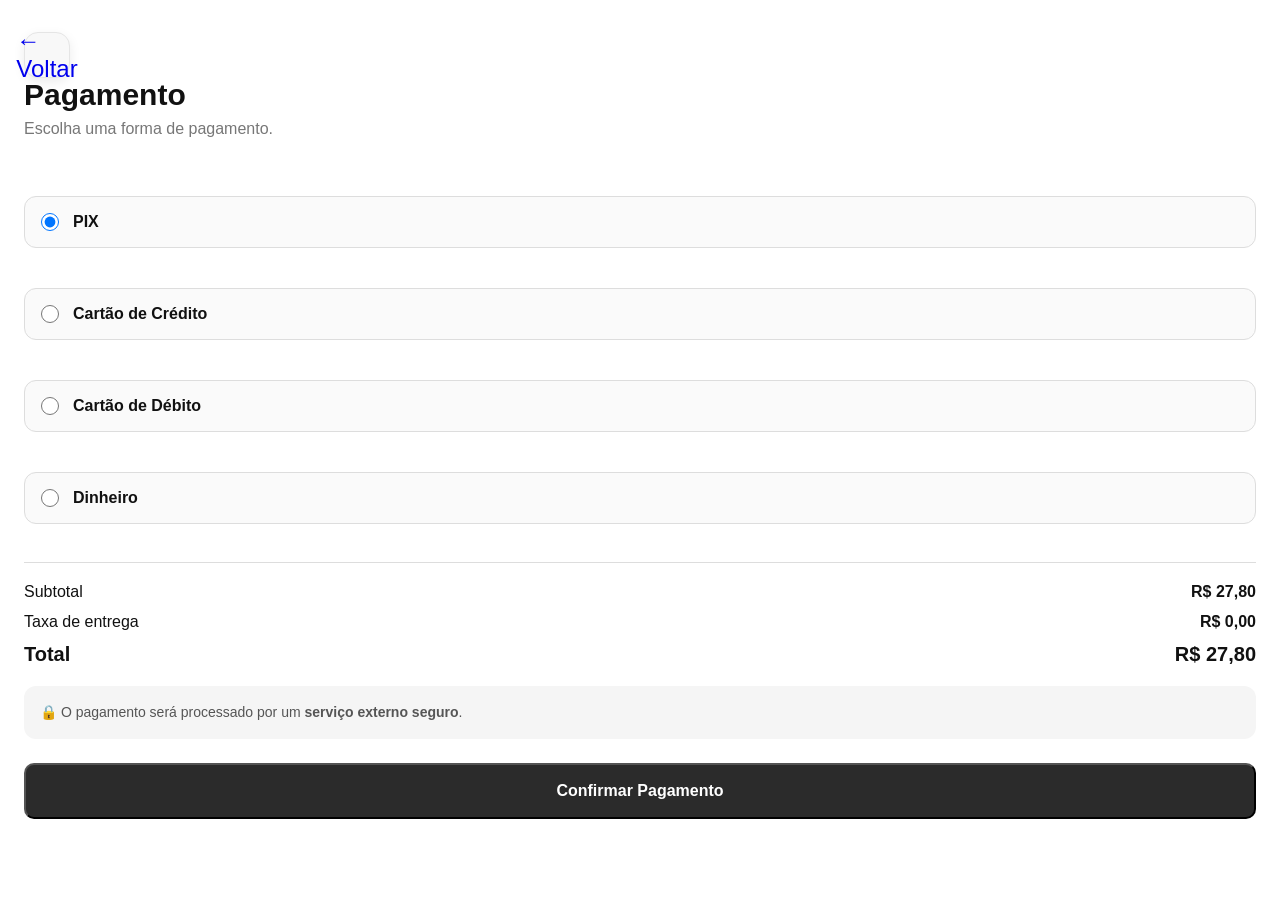
==== pagamento.html @ 2f0021af "Primeira versão do projeto" ====
<!DOCTYPE html>
<html lang="pt-BR">

<head>
    <meta charset="UTF-8">
    <meta name="viewport" content="width=device-width, initial-scale=1.0">
    <title>Pagamento | Raízes do Nordeste</title>

    <link rel="stylesheet" href="css/style.css">
</head>

<body>

<main class="container">

    <a href="dados-pedido.html" class="back-button">← Voltar</a>

    <section class="page-header">

        <h1>Pagamento</h1>

        <p class="subtitle">
            Escolha uma forma de pagamento.
        </p>

    </section>

    <section class="payment-methods">

        <label class="payment-option">
            <input type="radio" name="pagamento" checked>
            PIX
        </label>

        <label class="payment-option">
            <input type="radio" name="pagamento">
            Cartão de Crédito
        </label>

        <label class="payment-option">
            <input type="radio" name="pagamento">
            Cartão de Débito
        </label>

        <label class="payment-option">
            <input type="radio" name="pagamento">
            Dinheiro
        </label>

    </section>

    <section class="payment-summary">

        <div>
            <span>Subtotal</span>
            <strong>R$ 27,80</strong>
        </div>

        <div>
            <span>Taxa de entrega</span>
            <strong>R$ 0,00</strong>
        </div>

        <div class="total">
            <span>Total</span>
            <strong>R$ 27,80</strong>
        </div>

    </section>

    <div class="payment-warning">

        <p>
            🔒 O pagamento será processado por um
            <strong>serviço externo seguro</strong>.
        </p>

    </div>

    <button class="btn btn-primary" onclick="simularPagamento()">
        Confirmar Pagamento
    </button>

</main>

<script>

function simularPagamento(){

    const aprovado = Math.random() > 0.3;

    if(aprovado){

        window.location.href="confirmado.html";

    }else{

        alert("Pagamento não autorizado. Tente novamente.");

    }

}

</script>

<script src="js/script.js"></script>

</body>

</html>
---- css/style.css ----
* {
  margin: 0;
  padding: 0;
  box-sizing: border-box;
  font-family: Arial, Helvetica, sans-serif;
}

body {
  min-height: 100vh;
  background: #f2f2f2;
  color: #111;
}

a {
  text-decoration: none;
}

.welcome-screen {
  min-height: 100vh;
  background: #fff;
  padding: 32px 24px;
  display: flex;
  flex-direction: column;
  justify-content: space-between;
}

.welcome-content {
  flex: 1;
  display: flex;
  flex-direction: column;
  align-items: center;
  justify-content: center;
}

.logo {
  width: 180px;
  height: 180px;
  object-fit: contain;
  border-radius: 24px;
  margin-bottom: 36px;
}

.welcome-text {
  max-width: 280px;
  text-align: center;
  font-size: 16px;
  line-height: 1.5;
  color: #666;
}

.welcome-actions {
  display: flex;
  flex-direction: column;
  gap: 14px;
}

.btn {
  width: 100%;
  height: 56px;
  border-radius: 10px;
  display: flex;
  align-items: center;
  justify-content: center;
  font-weight: 700;
  font-size: 16px;
  cursor: pointer;
}

.btn-primary {
  background: #2b2b2b;
  color: #fff;
}

.btn-secondary {
  background: #e0e0e0;
  color: #111;
}

.container{
    min-height:100vh;
    background:#fff;
    padding:32px 24px;
}

.login{
    max-width:420px;
    margin:0 auto;
}

.login h1{
    font-size:34px;
    margin-bottom:8px;
}

.subtitle{
    color:#777;
    margin-bottom:40px;
}

form{
    display:flex;
    flex-direction:column;
}

label{
    font-weight:600;
    margin-bottom:8px;
    margin-top:18px;
}

input[type=text],
input[type=tel]{

    width:100%;
    height:56px;

    border:1px solid #ddd;
    border-radius:10px;

    padding:0 16px;

    font-size:16px;
}

.checkbox{

    display:flex;
    align-items:flex-start;

    gap:12px;

    margin:30px 0 40px;
}

.checkbox input{

    width:22px;
    height:22px;

    margin-top:2px;
}

.checkbox label{

    margin:0;

    font-size:15px;
    font-weight:400;

    line-height:1.6;

    color:#555;
}

.page-header h1 {
  font-size: 30px;
  margin-bottom: 8px;
}

.search-box {
  margin-bottom: 24px;
}

.search-box input {
  width: 100%;
  height: 54px;
  border: 1px solid #ddd;
  border-radius: 12px;
  padding: 0 16px;
  font-size: 15px;
}

.unit-list {
  display: flex;
  flex-direction: column;
  gap: 16px;
  margin-bottom: 36px;
}

.unit-card {
  border: 1px solid #ddd;
  border-radius: 14px;
  padding: 18px;
  display: flex;
  justify-content: space-between;
  gap: 12px;
  background: #fafafa;
}

.unit-card h3 {
  font-size: 17px;
  margin-bottom: 6px;
}

.unit-card p {
  color: #666;
  font-size: 14px;
}

.unit-card span {
  height: fit-content;
  padding: 6px 10px;
  border-radius: 999px;
  background: #ddd;
  font-size: 13px;
  font-weight: 700;
}

.unit-card.active span {
  background: #2b2b2b;
  color: #fff;
}

.page-with-nav {
  padding-bottom: 90px;
}

.categories {
  display: flex;
  gap: 10px;
  overflow-x: auto;
  margin-bottom: 24px;
}

.category {
  border: none;
  padding: 10px 16px;
  border-radius: 999px;
  background: #e5e5e5;
  font-weight: 700;
  cursor: pointer;
  white-space: nowrap;
}

.category.active {
  background: #2b2b2b;
  color: #fff;
}

.product-list {
  display: flex;
  flex-direction: column;
  gap: 16px;
}

.product-card {
  background: #fafafa;
  border: 1px solid #ddd;
  border-radius: 16px;
  padding: 14px;
  display: flex;
  align-items: center;
  gap: 14px;
}

.product-img {
  width: 76px;
  height: 76px;
  border-radius: 14px;
  background: #d9d9d9;
  flex-shrink: 0;
}

.product-info {
  flex: 1;
}

.product-info h3 {
  font-size: 17px;
  margin-bottom: 4px;
}

.product-info p {
  font-size: 14px;
  color: #666;
  margin-bottom: 8px;
  line-height: 1.4;
}

.product-info strong {
  font-size: 16px;
}

.add-btn {
  width: 38px;
  height: 38px;
  border-radius: 50%;
  background: #2b2b2b;
  color: #fff;
  font-size: 24px;
  font-weight: 700;
  display: flex;
  align-items: center;
  justify-content: center;
  flex-shrink: 0;
}

.bottom-nav {
  position: fixed;
  left: 0;
  right: 0;
  bottom: 0;
  height: 72px;
  background: #fff;
  border-top: 1px solid #ddd;
  display: flex;
  justify-content: space-around;
  align-items: center;
}

.bottom-nav a {
  color: #555;
  font-size: 13px;
  font-weight: 700;
}

.top-bar{
    display:flex;
    align-items:center;
    margin-bottom:20px;
}

.back-button{
    width:46px;
    height:46px;
    border:none;
    border-radius:14px;
    background:#F8F8F8;
    border:1px solid #E5E5E5;
    box-shadow:0 4px 12px rgba(0,0,0,.08);
    font-size:24px;
    cursor:pointer;
    display:flex;
    align-items:center;
    justify-content:center;
    transition:.25s;
}

.back-button:hover{
    background:#2B2B2B;
    color:white;
    transform:translateY(-2px);
}

.back-button:active{
    transform:scale(.95);
}

.product-details{

display:flex;

flex-direction:column;

gap:18px;

}

.product-image{

width:100%;

height:260px;

border-radius:20px;

object-fit:cover;

background:#ddd;

}

.product-description{

color:#666;

line-height:1.6;

}

.ingredients{

padding-left:20px;

color:#555;

line-height:1.8;

}

.price-row{

display:flex;

justify-content:space-between;

align-items:center;

}

.price-row strong{

font-size:28px;

}

.quantity{

display:flex;

align-items:center;

gap:16px;

}

.quantity button{

width:40px;

height:40px;

border:none;

border-radius:10px;

background:#2b2b2b;

color:#fff;

font-size:20px;

cursor:pointer;

}

.obs-title{

font-weight:700;

}

textarea{

width:100%;

height:120px;

padding:16px;

border-radius:12px;

border:1px solid #ddd;

resize:none;

font-size:15px;

}

.cart-list {
  display: flex;
  flex-direction: column;
  gap: 16px;
  margin-bottom: 28px;
}

.cart-item {
  display: flex;
  gap: 14px;
  align-items: center;
  border: 1px solid #ddd;
  border-radius: 16px;
  padding: 14px;
  background: #fafafa;
}

.cart-item img {
  width: 78px;
  height: 78px;
  border-radius: 14px;
  object-fit: cover;
  background: #ddd;
}

.cart-info {
  flex: 1;
}

.cart-info h3 {
  font-size: 17px;
  margin-bottom: 6px;
}

.cart-info p {
  color: #666;
  margin-bottom: 6px;
}

.order-type {
  margin-bottom: 28px;
}

.order-type h3 {
  margin-bottom: 14px;
}

.order-type label {
  display: flex;
  align-items: center;
  gap: 10px;
  background: #fafafa;
  border: 1px solid #ddd;
  border-radius: 12px;
  padding: 14px;
  margin-bottom: 10px;
}

.cart-summary {
  background: #fafafa;
  border: 1px solid #ddd;
  border-radius: 16px;
  padding: 18px;
  margin-bottom: 24px;
}

.cart-summary div {
  display: flex;
  justify-content: space-between;
  align-items: center;
  margin-bottom: 14px;
  font-size: 16px;
}

.cart-summary div:last-child {
  margin-bottom: 0;
}

.cart-summary .total {
  border-top: 1px solid #ddd;
  padding-top: 14px;
  margin-top: 6px;
  font-size: 20px;
  font-weight: 700;
}

.order-data {
  display: flex;
  flex-direction: column;
}

.info-box {
  background: #fafafa;
  border: 1px solid #ddd;
  border-radius: 14px;
  padding: 16px;
  margin: 14px 0 24px;
}

.info-box p {
  color: #666;
  margin-top: 6px;
}

.payment-methods{

display:flex;

flex-direction:column;

gap:14px;

margin-bottom:30px;

}

.payment-option{

display:flex;

align-items:center;

gap:14px;

padding:16px;

border:1px solid #ddd;

border-radius:12px;

background:#fafafa;

cursor:pointer;

}

.payment-option input{

width:18px;
height:18px;

}

.payment-summary{

border-top:1px solid #ddd;

padding-top:20px;

margin-bottom:20px;

}

.payment-summary div{

display:flex;

justify-content:space-between;

margin-bottom:12px;

}

.payment-summary .total{

font-size:20px;

font-weight:bold;

}

.payment-warning{

background:#f5f5f5;

padding:16px;

border-radius:12px;

margin-bottom:24px;

font-size:14px;

color:#555;

line-height:1.5;

}

.remove-btn {
  border: none;
  background: #e5e5e5;
  padding: 8px 10px;
  border-radius: 8px;
  font-weight: 700;
  cursor: pointer;
}

.cart-actions {
  display: flex;
  align-items: center;
  gap: 10px;
}

.cart-actions button {
  width: 34px;
  height: 34px;
  border: none;
  border-radius: 8px;
  background: #2b2b2b;
  color: #fff;
  font-size: 18px;
  font-weight: 700;
  cursor: pointer;
}

.cart-actions span {
  font-weight: 700;
}

.success-screen {
  display: flex;
  flex-direction: column;
  gap: 22px;
  text-align: center;
}

.success-icon {
  width: 82px;
  height: 82px;
  border-radius: 50%;
  background: #2b2b2b;
  color: #fff;
  font-size: 46px;
  display: flex;
  align-items: center;
  justify-content: center;
  margin: 30px auto 0;
}

.success-screen h1 {
  font-size: 28px;
}

.order-status {
  background: #fafafa;
  border: 1px solid #ddd;
  border-radius: 16px;
  padding: 18px;
  text-align: left;
}

.order-status h3 {
  margin-bottom: 14px;
}

.status-item {
  padding: 12px 0;
  color: #777;
  border-left: 3px solid #ddd;
  padding-left: 14px;
}

.status-item.active {
  color: #111;
  font-weight: 700;
  border-left-color: #2b2b2b;
}

.history-list {
  display: flex;
  flex-direction: column;
  gap: 16px;
}

.history-card {
  background: #fafafa;
  border: 1px solid #ddd;
  border-radius: 16px;
  padding: 18px;
  display: flex;
  justify-content: space-between;
  align-items: center;
}

.history-card p {
  color: #666;
  margin: 6px 0;
}

.history-card span {
  background: #e5e5e5;
  padding: 8px 12px;
  border-radius: 999px;
  font-weight: 700;
  font-size: 13px;
}

.loyalty-card {
  background: #2b2b2b;
  color: #fff;
  border-radius: 18px;
  padding: 24px;
  margin-bottom: 28px;
}

.loyalty-card h2 {
  font-size: 48px;
  margin: 8px 0;
}

.loyalty-card span {
  color: #ddd;
}

.rewards {
  display: flex;
  flex-direction: column;
  gap: 14px;
}

.rewards h3 {
  margin-bottom: 6px;
}

.reward-card {
  background: #fafafa;
  border: 1px solid #ddd;
  border-radius: 14px;
  padding: 18px;
}

.reward-card p {
  color: #666;
  margin-top: 6px;
}

.profile-card{
background:#fafafa;
border:1px solid #ddd;
border-radius:16px;
padding:24px;
margin-bottom:24px;

}

.profile-card h2{
margin-bottom:8px;

}

.profile-card p{
margin:12px 0;
color:#555;

}
.profile-card hr{
margin:18px 0;

}

.promo-banner {
  background: #2b2b2b;
  color: #fff;
  border-radius: 18px;
  padding: 24px;
  margin-bottom: 26px;
}

.promo-banner h2 {
  margin-bottom: 8px;
}

.promo-banner p {
  color: #ddd;
  margin-bottom: 14px;
}

.promo-banner strong {
  font-size: 28px;
}

.promo-list {
  display: flex;
  flex-direction: column;
  gap: 16px;
}

.promo-card {
  background: #fafafa;
  border: 1px solid #ddd;
  border-radius: 16px;
  padding: 18px;
}

.promo-card h3 {
  margin-bottom: 8px;
}

.promo-card p {
  color: #666;
  line-height: 1.5;
  margin-bottom: 12px;
}

.promo-card span {
  background: #e5e5e5;
  padding: 7px 11px;
  border-radius: 999px;
  font-size: 13px;
  font-weight: 700;
}

.unit-card {
  transition: all 0.25s ease;
  cursor: pointer;
}

.unit-card:hover {
  transform: translateY(-2px);
}

.unit-card.selected {
  background: #2b2b2b;
  color: #fff;
  transform: scale(0.98);
}

.unit-card.selected p {
  color: #ddd;
}

.unit-card.selected span {
  background: #fff;
  color: #2b2b2b;
}

.bottom-nav {
  position: fixed;
  left: 0;
  right: 0;
  bottom: 0;
  height: 76px;
  background: #fff;
  border-top: 1px solid #ddd;
  display: flex;
  justify-content: space-around;
  align-items: center;
  z-index: 20;
}

.nav-link {
  color: #777;
  font-size: 12px;
  font-weight: 700;
  display: flex;
  flex-direction: column;
  align-items: center;
  gap: 4px;
  transition: all 0.2s ease;
}

.nav-link span {
  font-size: 20px;
}

.nav-link.active {
  color: #111;
  transform: translateY(-3px);
}

.nav-link.active span {
  background: #2b2b2b;
  color: #fff;
  width: 34px;
  height: 34px;
  border-radius: 50%;
  display: flex;
  align-items: center;
  justify-content: center;
}

.detail-card {
  background: #fafafa;
  border: 1px solid #ddd;
  border-radius: 16px;
  padding: 20px;
  margin-bottom: 24px;
}

.detail-card h2 {
  margin-bottom: 14px;
}

.detail-card p {
  margin: 10px 0;
  color: #555;
}

.detail-list {
  display: flex;
  flex-direction: column;
  gap: 14px;
}

.detail-list h3 {
  margin-bottom: 6px;
}

.detail-item {
  display: flex;
  align-items: center;
  gap: 14px;
  background: #fafafa;
  border: 1px solid #ddd;
  border-radius: 16px;
  padding: 14px;
}

.detail-item img {
  width: 70px;
  height: 70px;
  border-radius: 12px;
  object-fit: cover;
}

.history-card {
    cursor: pointer;
    transition: all .25s ease;
}

.history-card:hover {
    transform: translateY(-2px);
}

.history-card.selected-history {
    background: #2b2b2b;
    color: white;
    transform: scale(.98);
}

.history-card.selected-history p {
    color: #ddd;

}

.history-card.selected-history span {
    background: white;
    color: #2b2b2b;

}
.product-card{
transition:.35s;
}
.category{
transition:.25s;
}
.category:hover{
transform:translateY(-2px);
}
.category.active{
background:#2b2b2b;
color:white;
transform:scale(.95);
}
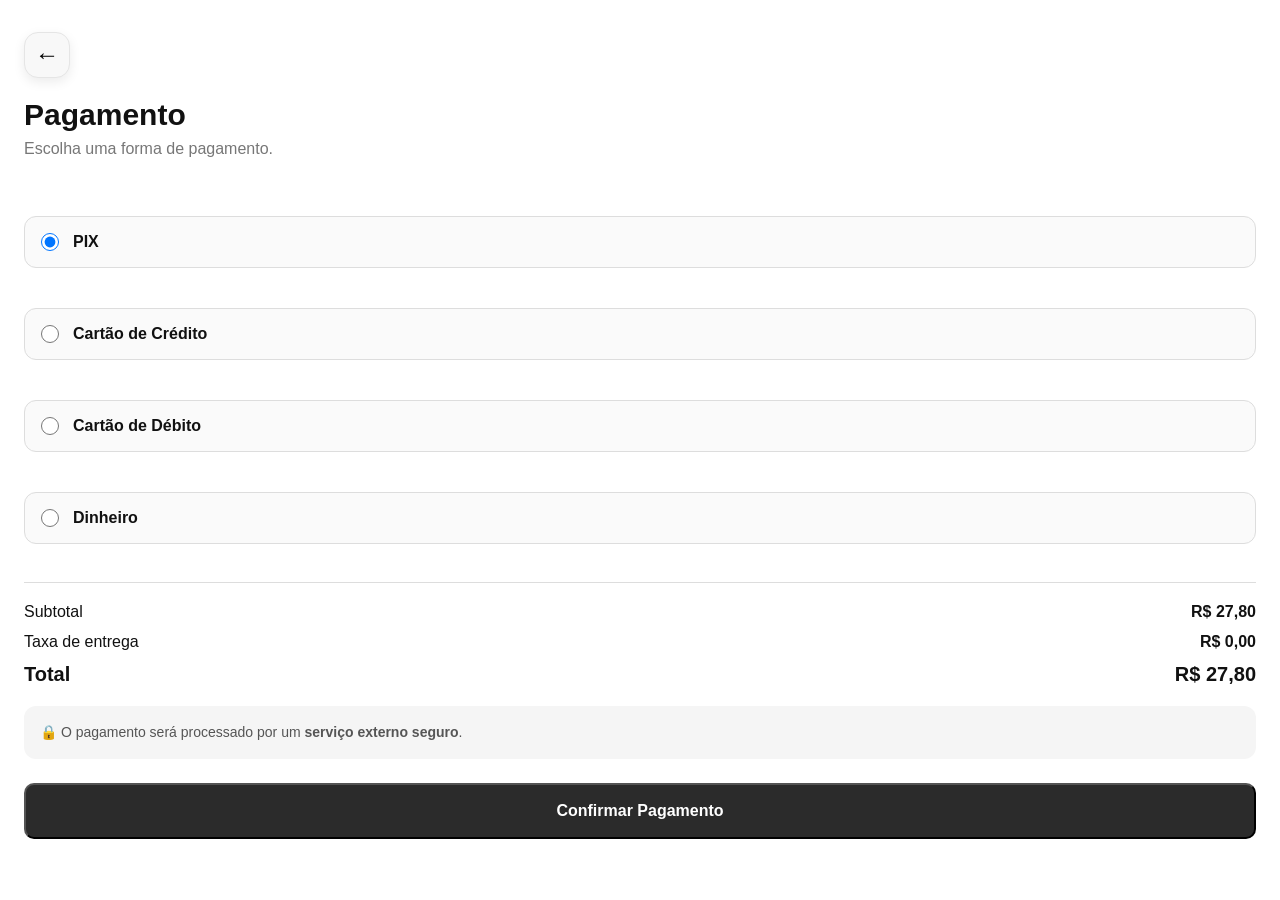
==== commit 48683262: "Corrige botão de voltar da tela de pagamento" ====
--- a/pagamento.html
+++ b/pagamento.html
@@ -11,99 +11,103 @@
 
 <body>
 
-<main class="container">
+    <main class="container">
 
-    <a href="dados-pedido.html" class="back-button">← Voltar</a>
-
-    <section class="page-header">
-
-        <h1>Pagamento</h1>
-
-        <p class="subtitle">
-            Escolha uma forma de pagamento.
-        </p>
-
-    </section>
-
-    <section class="payment-methods">
-
-        <label class="payment-option">
-            <input type="radio" name="pagamento" checked>
-            PIX
-        </label>
-
-        <label class="payment-option">
-            <input type="radio" name="pagamento">
-            Cartão de Crédito
-        </label>
-
-        <label class="payment-option">
-            <input type="radio" name="pagamento">
-            Cartão de Débito
-        </label>
-
-        <label class="payment-option">
-            <input type="radio" name="pagamento">
-            Dinheiro
-        </label>
-
-    </section>
-
-    <section class="payment-summary">
-
-        <div>
-            <span>Subtotal</span>
-            <strong>R$ 27,80</strong>
+        <div class="top-bar">
+            <button class="back-button" onclick="history.back()">
+                ←
+            </button>
         </div>
 
-        <div>
-            <span>Taxa de entrega</span>
-            <strong>R$ 0,00</strong>
+        <section class="page-header">
+
+            <h1>Pagamento</h1>
+
+            <p class="subtitle">
+                Escolha uma forma de pagamento.
+            </p>
+
+        </section>
+
+        <section class="payment-methods">
+
+            <label class="payment-option">
+                <input type="radio" name="pagamento" checked>
+                PIX
+            </label>
+
+            <label class="payment-option">
+                <input type="radio" name="pagamento">
+                Cartão de Crédito
+            </label>
+
+            <label class="payment-option">
+                <input type="radio" name="pagamento">
+                Cartão de Débito
+            </label>
+
+            <label class="payment-option">
+                <input type="radio" name="pagamento">
+                Dinheiro
+            </label>
+
+        </section>
+
+        <section class="payment-summary">
+
+            <div>
+                <span>Subtotal</span>
+                <strong>R$ 27,80</strong>
+            </div>
+
+            <div>
+                <span>Taxa de entrega</span>
+                <strong>R$ 0,00</strong>
+            </div>
+
+            <div class="total">
+                <span>Total</span>
+                <strong>R$ 27,80</strong>
+            </div>
+
+        </section>
+
+        <div class="payment-warning">
+
+            <p>
+                🔒 O pagamento será processado por um
+                <strong>serviço externo seguro</strong>.
+            </p>
+
         </div>
 
-        <div class="total">
-            <span>Total</span>
-            <strong>R$ 27,80</strong>
-        </div>
+        <button class="btn btn-primary" onclick="simularPagamento()">
+            Confirmar Pagamento
+        </button>
 
-    </section>
+    </main>
 
-    <div class="payment-warning">
+    <script>
 
-        <p>
-            🔒 O pagamento será processado por um
-            <strong>serviço externo seguro</strong>.
-        </p>
+        function simularPagamento() {
 
-    </div>
+            const aprovado = Math.random() > 0.3;
 
-    <button class="btn btn-primary" onclick="simularPagamento()">
-        Confirmar Pagamento
-    </button>
+            if (aprovado) {
 
-</main>
+                window.location.href = "confirmado.html";
 
-<script>
+            } else {
 
-function simularPagamento(){
+                alert("Pagamento não autorizado. Tente novamente.");
 
-    const aprovado = Math.random() > 0.3;
+            }
 
-    if(aprovado){
+        }
 
-        window.location.href="confirmado.html";
+    </script>
 
-    }else{
-
-        alert("Pagamento não autorizado. Tente novamente.");
-
-    }
-
-}
-
-</script>
-
-<script src="js/script.js"></script>
+    <script src="js/script.js"></script>
 
 </body>
 
